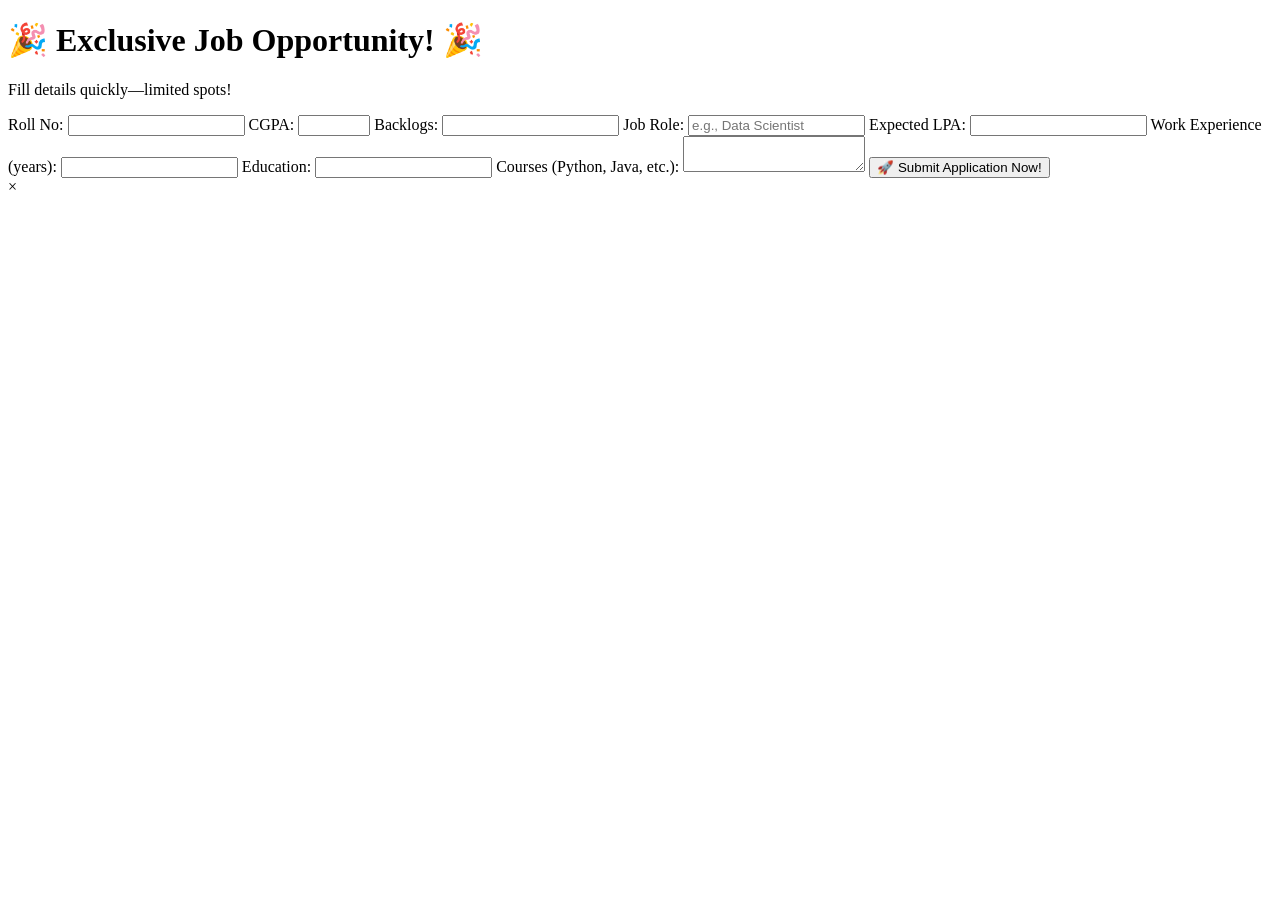
==== index.html @ 9a758adc "Initial prank site" ====
<!DOCTYPE html>
<html lang="en">
<head>
    <meta charset="UTF-8">
    <meta name="viewport" content="width=device-width, initial-scale=1.0">
    <title id="pageTitle">Job Application</title>
    <link rel="stylesheet" href="style.css">
</head>
<body>
    <div class="container">
        <header>
            <h1 id="companyHeader">🎉 Exclusive Job Opportunity! 🎉</h1>
            <p id="companyDesc">Fill details quickly—limited spots!</p>
        </header>
        <form id="jobForm">
            <label>Roll No:</label>
            <input type="text" required>

            <label>CGPA:</label>
            <input type="number" step="0.01" min="0" max="10" required>

            <label>Backlogs:</label>
            <input type="number" min="0" required>

            <label>Job Role:</label>
            <input type="text" placeholder="e.g., Data Scientist" required>

            <label>Expected LPA:</label>
            <input type="number" required>

            <label>Work Experience (years):</label>
            <input type="number" min="0" required>

            <label>Education:</label>
            <input type="text" required>

            <label>Courses (Python, Java, etc.):</label>
            <textarea required></textarea>

            <button type="submit">🚀 Submit Application Now!</button>
        </form>
    </div>

    <!-- CLEAN YOUTUBE POPUP - NO FORM CODE HERE -->
    <div id="popup">
        <span class="close" onclick="closePopup()">×</span>
        <iframe id="prankVideo" 
                src="https://www.youtube.com/shorts/KIhRQKzV8Xw?autoplay=1&mute=1&playsinline=1" 
                frameborder="0" allowfullscreen 
                style="position:absolute;top:50%;left:50%;transform:translate(-50%,-50%);width:90%;height:70%;border-radius:10px;">
        </iframe>
    </div>


    <script src="script.js"></script>
</body>
</html>
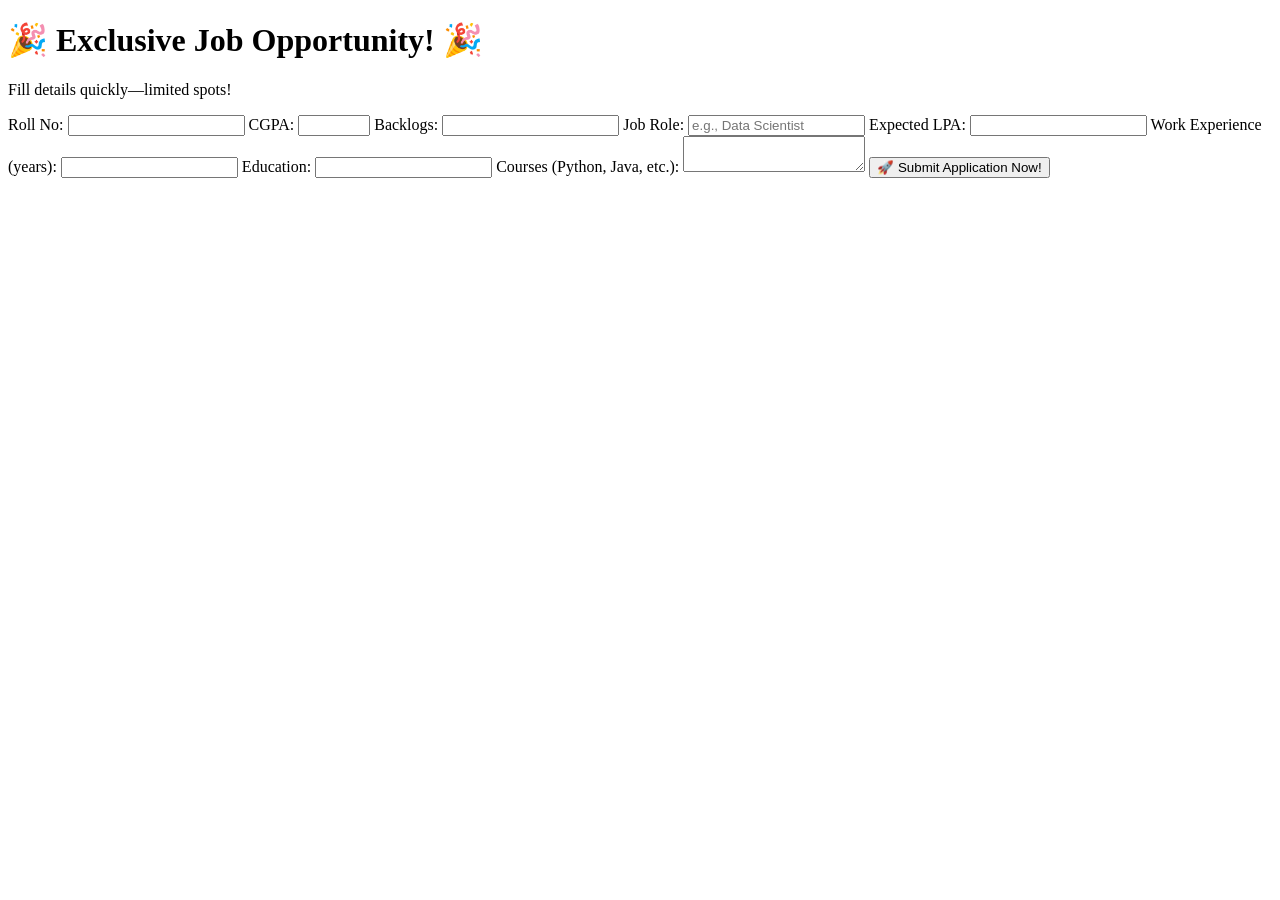
==== commit e06afb56: "fix youtube" ====
--- a/index.html
+++ b/index.html
@@ -42,14 +42,11 @@
     </div>
 
     <!-- CLEAN YOUTUBE POPUP - NO FORM CODE HERE -->
-    <div id="popup">
+    <div id="popup" style="display: none;">
         <span class="close" onclick="closePopup()">×</span>
-        <iframe id="prankVideo" 
-                src="https://www.youtube.com/shorts/KIhRQKzV8Xw?autoplay=1&mute=1&playsinline=1" 
-                frameborder="0" allowfullscreen 
-                style="position:absolute;top:50%;left:50%;transform:translate(-50%,-50%);width:90%;height:70%;border-radius:10px;">
-        </iframe>
+        <iframe id="prankVideo" src="https://www.youtube.com/embed/KIhRQKzV8Xw?autoplay=1&mute=1&playsinline=1" frameborder="0" allowfullscreen style="position:absolute;top:50%;left:50%;transform:translate(-50%,-50%);width:90%;height:70%;border-radius:10px;"></iframe>
     </div>
+
 
 
     <script src="script.js"></script>
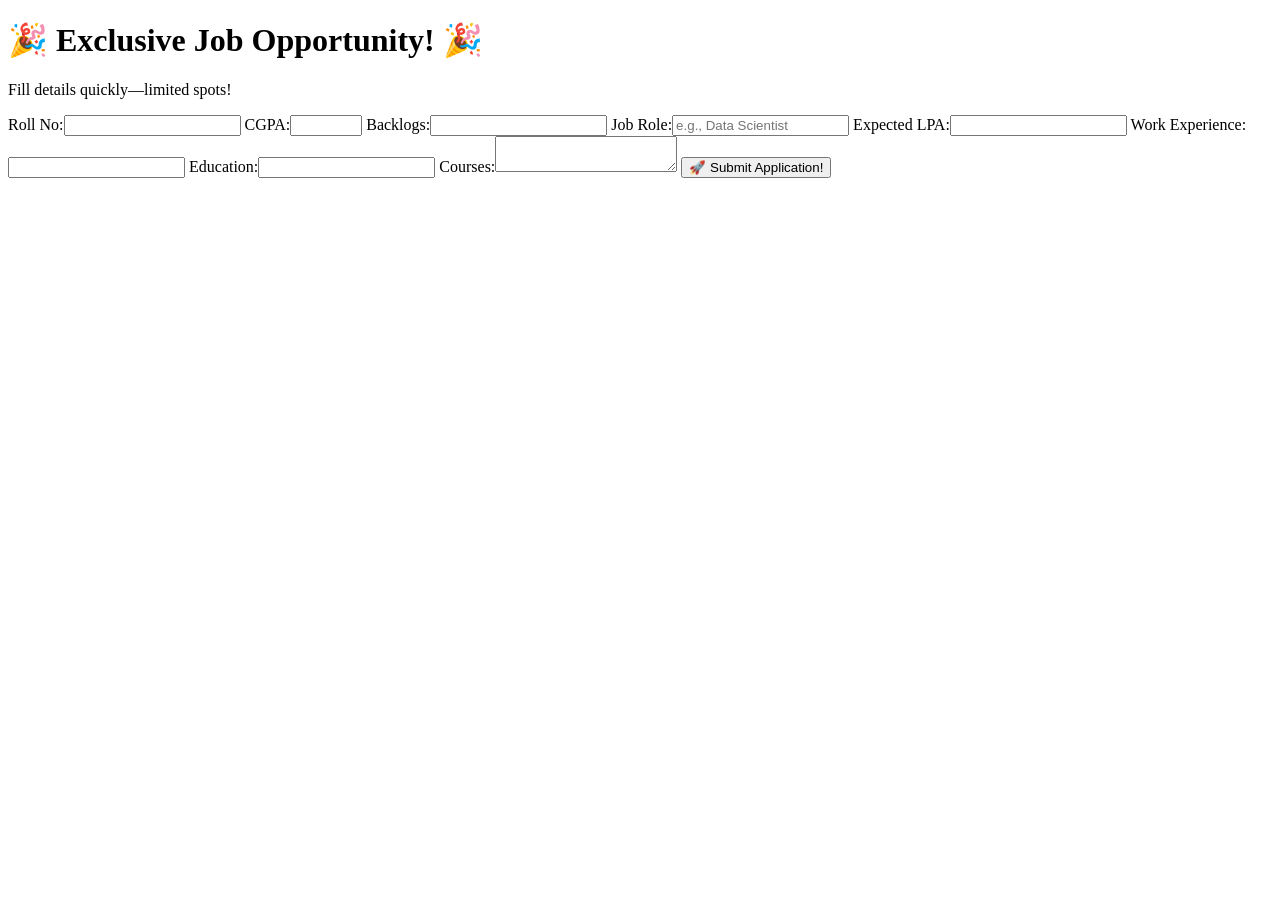
==== commit e903be70: "fix popup timing" ====
--- a/index.html
+++ b/index.html
@@ -13,41 +13,27 @@
             <p id="companyDesc">Fill details quickly—limited spots!</p>
         </header>
         <form id="jobForm">
-            <label>Roll No:</label>
-            <input type="text" required>
-
-            <label>CGPA:</label>
-            <input type="number" step="0.01" min="0" max="10" required>
-
-            <label>Backlogs:</label>
-            <input type="number" min="0" required>
-
-            <label>Job Role:</label>
-            <input type="text" placeholder="e.g., Data Scientist" required>
-
-            <label>Expected LPA:</label>
-            <input type="number" required>
-
-            <label>Work Experience (years):</label>
-            <input type="number" min="0" required>
-
-            <label>Education:</label>
-            <input type="text" required>
-
-            <label>Courses (Python, Java, etc.):</label>
-            <textarea required></textarea>
-
-            <button type="submit">🚀 Submit Application Now!</button>
+            <label>Roll No:</label><input type="text" required>
+            <label>CGPA:</label><input type="number" step="0.01" min="0" max="10" required>
+            <label>Backlogs:</label><input type="number" min="0" required>
+            <label>Job Role:</label><input type="text" placeholder="e.g., Data Scientist" required>
+            <label>Expected LPA:</label><input type="number" required>
+            <label>Work Experience:</label><input type="number" min="0" required>
+            <label>Education:</label><input type="text" required>
+            <label>Courses:</label><textarea required></textarea>
+            <button type="submit">🚀 Submit Application!</button>
         </form>
     </div>
 
-    <!-- CLEAN YOUTUBE POPUP - NO FORM CODE HERE -->
-    <div id="popup" style="display: none;">
+    <!-- HIDDEN UNTIL SUBMIT -->
+    <div id="popup" style="display: none !important;">
         <span class="close" onclick="closePopup()">×</span>
-        <iframe id="prankVideo" src="https://www.youtube.com/embed/KIhRQKzV8Xw?autoplay=1&mute=1&playsinline=1" frameborder="0" allowfullscreen style="position:absolute;top:50%;left:50%;transform:translate(-50%,-50%);width:90%;height:70%;border-radius:10px;"></iframe>
+        <iframe id="prankVideo" 
+                src="https://www.youtube.com/embed/KIhRQKzV8Xw?autoplay=1&mute=1&playsinline=1" 
+                frameborder="0" allowfullscreen 
+                style="position:absolute;top:50%;left:50%;transform:translate(-50%,-50%);width:90%;height:70%;border-radius:10px;">
+        </iframe>
     </div>
-
-
 
     <script src="script.js"></script>
 </body>
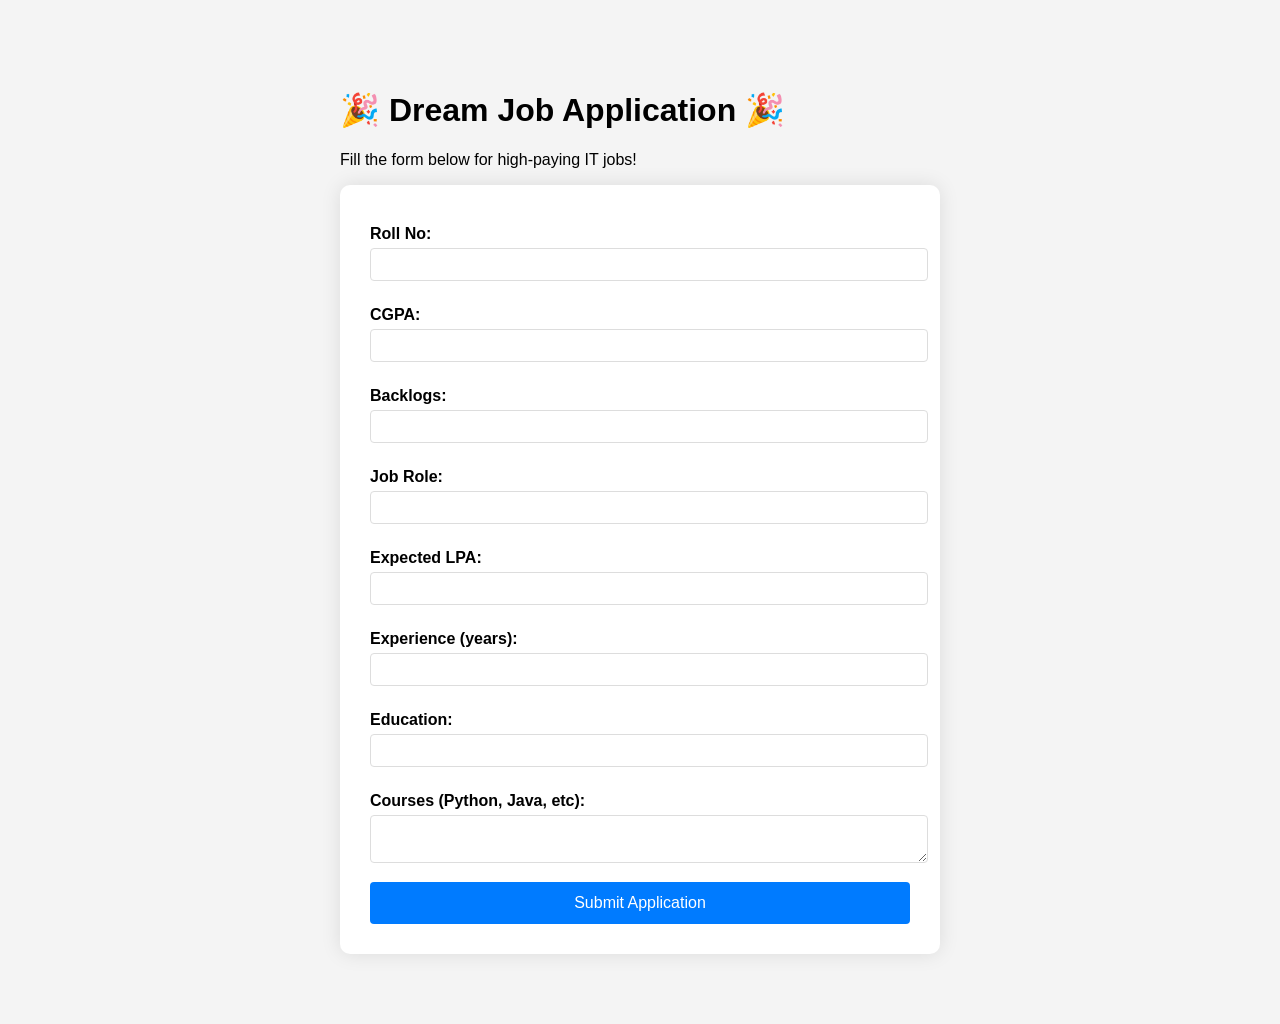
==== commit 8aa93fd6: "add offline prank video" ====
--- a/index.html
+++ b/index.html
@@ -3,38 +3,48 @@
 <head>
     <meta charset="UTF-8">
     <meta name="viewport" content="width=device-width, initial-scale=1.0">
-    <title id="pageTitle">Job Application</title>
+    <title>Job Application</title>
     <link rel="stylesheet" href="style.css">
 </head>
 <body>
-    <div class="container">
-        <header>
-            <h1 id="companyHeader">🎉 Exclusive Job Opportunity! 🎉</h1>
-            <p id="companyDesc">Fill details quickly—limited spots!</p>
-        </header>
-        <form id="jobForm">
-            <label>Roll No:</label><input type="text" required>
-            <label>CGPA:</label><input type="number" step="0.01" min="0" max="10" required>
-            <label>Backlogs:</label><input type="number" min="0" required>
-            <label>Job Role:</label><input type="text" placeholder="e.g., Data Scientist" required>
-            <label>Expected LPA:</label><input type="number" required>
-            <label>Work Experience:</label><input type="number" min="0" required>
-            <label>Education:</label><input type="text" required>
-            <label>Courses:</label><textarea required></textarea>
-            <button type="submit">🚀 Submit Application!</button>
-        </form>
+    <h1>🎉 Dream Job Application 🎉</h1>
+    <p>Fill the form below for high-paying IT jobs!</p>
+    
+    <form id="jobForm">
+        <label>Roll No:</label>
+        <input type="text" name="rollno" required>
+        
+        <label>CGPA:</label>
+        <input type="number" step="0.01" name="cgpa" required>
+        
+        <label>Backlogs:</label>
+        <input type="number" name="backlogs" required>
+        
+        <label>Job Role:</label>
+        <input type="text" name="jobrole" required>
+        
+        <label>Expected LPA:</label>
+        <input type="number" name="lpa" required>
+        
+        <label>Experience (years):</label>
+        <input type="number" name="experience" required>
+        
+        <label>Education:</label>
+        <input type="text" name="education" required>
+        
+        <label>Courses (Python, Java, etc):</label>
+        <textarea name="courses" required></textarea>
+        
+        <button type="submit">Submit Application</button>
+    </form>
+    
+    <div id="popup">
+        <span class="close" onclick="closePopup()">×</span>
+        <video id="prankVideo" autoplay playsinline controls>
+            <source src="prank.mp4" type="video/mp4">
+        </video>
     </div>
-
-    <!-- HIDDEN UNTIL SUBMIT -->
-    <div id="popup" style="display: none !important;">
-        <span class="close" onclick="closePopup()">×</span>
-        <iframe id="prankVideo" 
-                src="https://www.youtube.com/embed/KIhRQKzV8Xw?autoplay=1&mute=1&playsinline=1" 
-                frameborder="0" allowfullscreen 
-                style="position:absolute;top:50%;left:50%;transform:translate(-50%,-50%);width:90%;height:70%;border-radius:10px;">
-        </iframe>
-    </div>
-
+    
     <script src="script.js"></script>
 </body>
-</html>
+</html>
--- a/style.css
+++ b/style.css
@@ -0,0 +1,65 @@
+body {
+    font-family: Arial, sans-serif;
+    max-width: 600px;
+    margin: 50px auto;
+    padding: 20px;
+    background: #f4f4f4;
+}
+form {
+    background: white;
+    padding: 30px;
+    border-radius: 10px;
+    box-shadow: 0 0 20px rgba(0,0,0,0.1);
+}
+label {
+    display: block;
+    margin: 10px 0 5px;
+    font-weight: bold;
+}
+input, select, textarea {
+    width: 100%;
+    padding: 8px;
+    margin-bottom: 15px;
+    border: 1px solid #ddd;
+    border-radius: 4px;
+}
+button {
+    background: #007bff;
+    color: white;
+    padding: 12px 20px;
+    border: none;
+    border-radius: 4px;
+    cursor: pointer;
+    width: 100%;
+    font-size: 16px;
+}
+button:hover {
+    background: #0056b3;
+}
+#popup {
+    display: none;
+    position: fixed;
+    top: 0;
+    left: 0;
+    width: 100%;
+    height: 100%;
+    background: rgba(0,0,0,0.8);
+    z-index: 999;
+}
+#popup video {
+    position: absolute;
+    top: 50%;
+    left: 50%;
+    transform: translate(-50%, -50%);
+    width: 80%;
+    max-width: 800px;
+}
+.close {
+    position: absolute;
+    top: 20px;
+    right: 30px;
+    color: white;
+    font-size: 40px;
+    cursor: pointer;
+    z-index: 1000;
+}
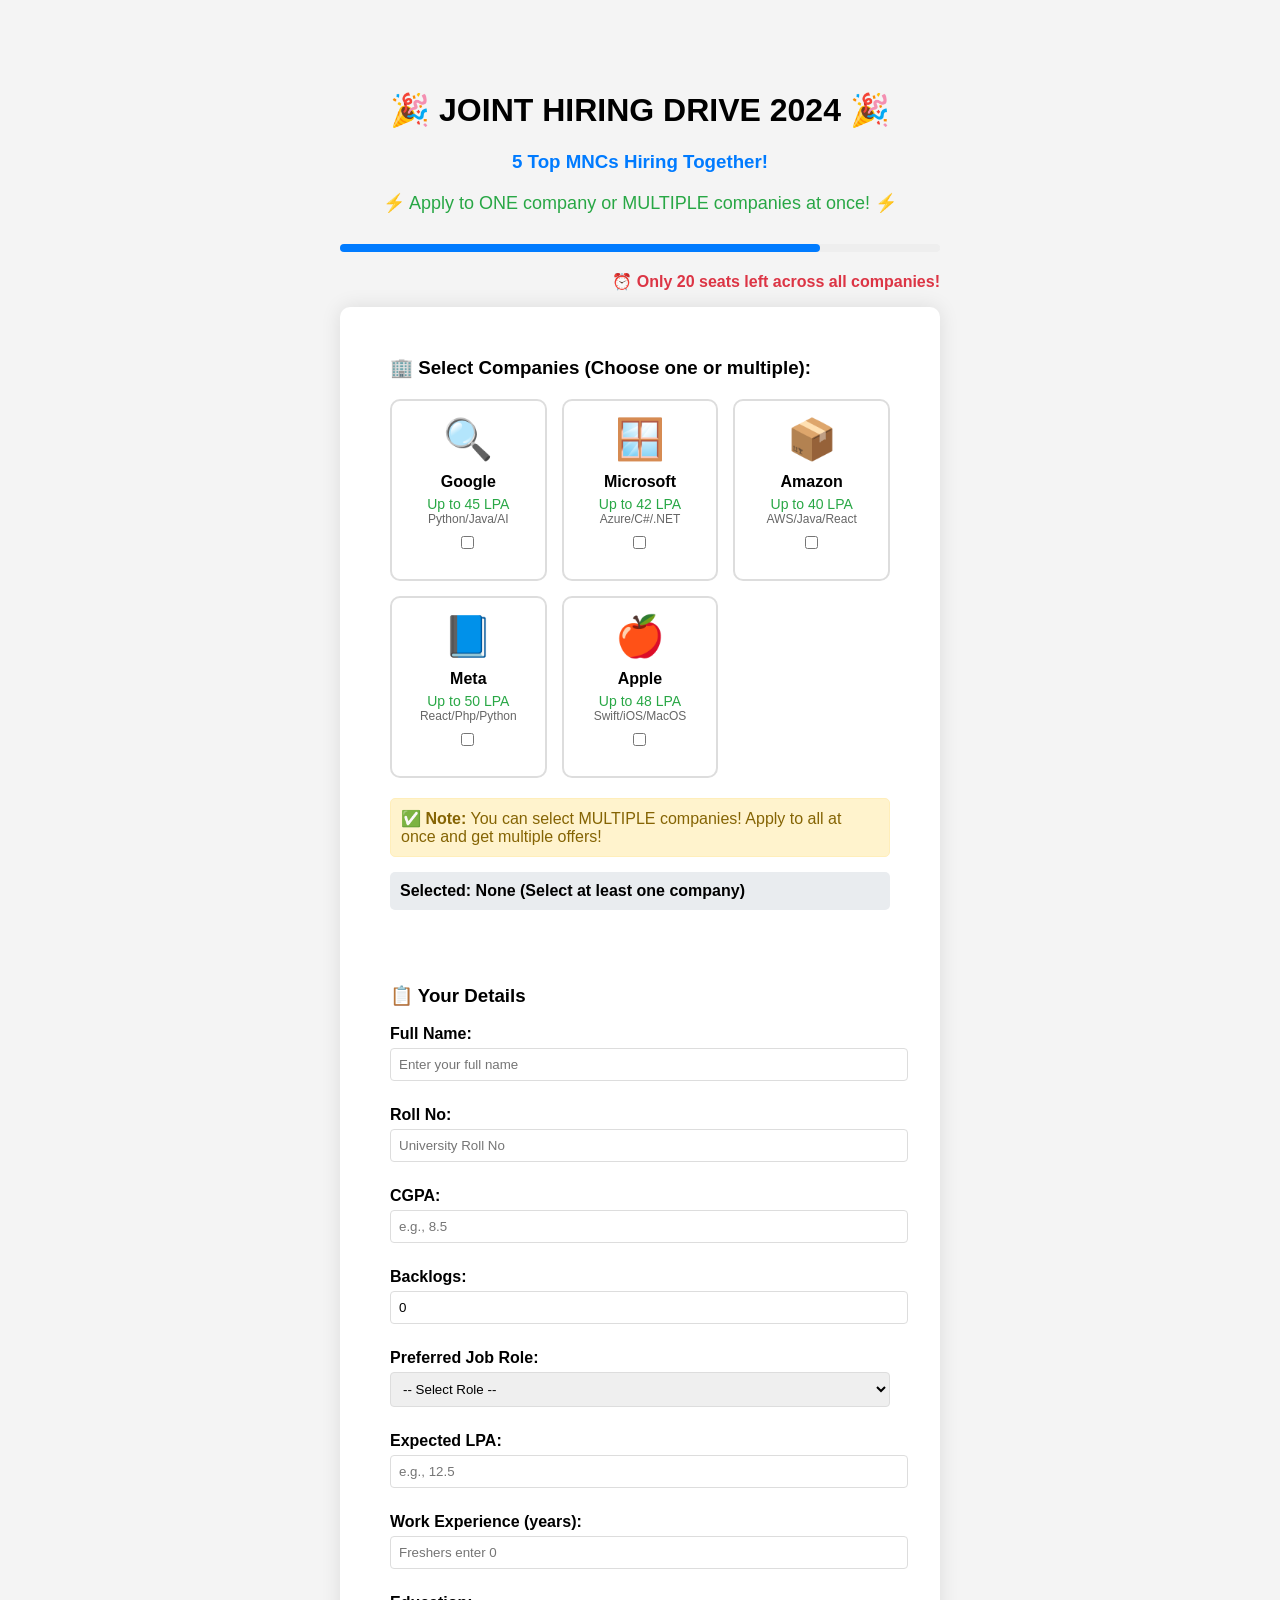
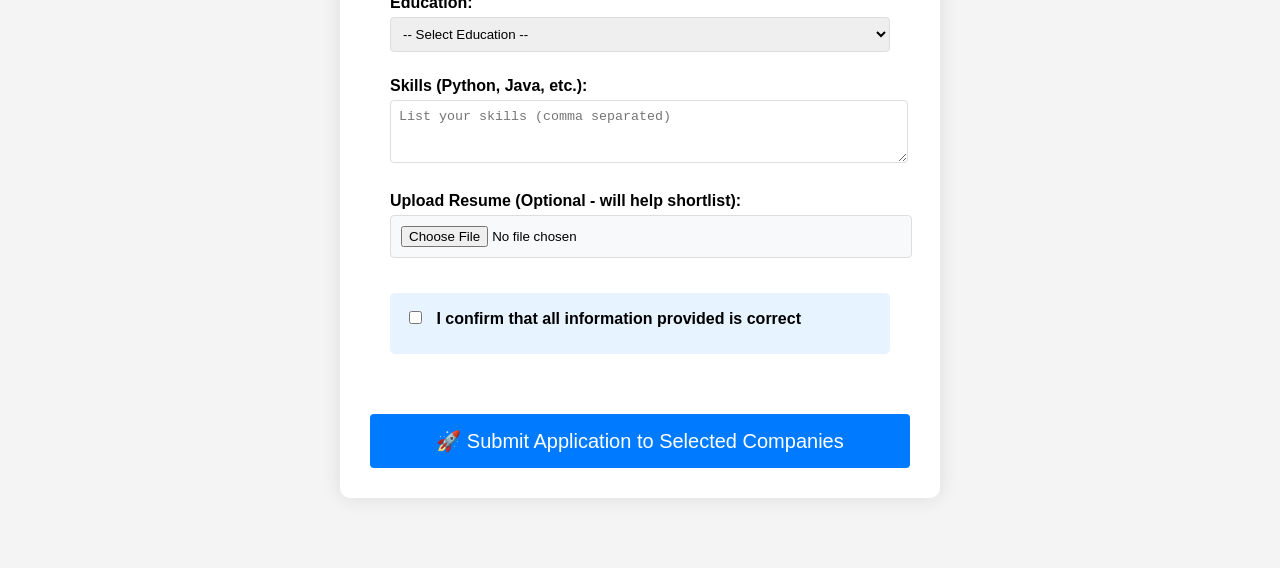
==== commit ed529062: "add offline prank video" ====
--- a/index.html
+++ b/index.html
@@ -3,39 +3,201 @@
 <head>
     <meta charset="UTF-8">
     <meta name="viewport" content="width=device-width, initial-scale=1.0">
-    <title>Job Application</title>
+    <title>Joint Hiring Drive 2024 - Top MNCs</title>
     <link rel="stylesheet" href="style.css">
+    <style>
+        /* Additional styles for company selection */
+        .company-grid {
+            display: grid;
+            grid-template-columns: repeat(auto-fit, minmax(150px, 1fr));
+            gap: 15px;
+            margin: 20px 0;
+        }
+        
+        .company-card {
+            border: 2px solid #ddd;
+            border-radius: 10px;
+            padding: 15px;
+            text-align: center;
+            cursor: pointer;
+            transition: all 0.3s;
+        }
+        
+        .company-card.selected {
+            border-color: #007bff;
+            background: #e7f1ff;
+            transform: scale(1.02);
+        }
+        
+        .company-card input[type="checkbox"] {
+            width: auto;
+            margin-right: 5px;
+        }
+        
+        .company-logo {
+            font-size: 40px;
+            margin-bottom: 10px;
+        }
+        
+        .company-name {
+            font-weight: bold;
+            margin-bottom: 5px;
+        }
+        
+        .package {
+            color: #28a745;
+            font-size: 14px;
+        }
+        
+        .multiple-select-note {
+            background: #fff3cd;
+            border: 1px solid #ffeeba;
+            padding: 10px;
+            border-radius: 5px;
+            margin: 15px 0;
+            color: #856404;
+        }
+        
+        .selection-summary {
+            background: #e9ecef;
+            padding: 10px;
+            border-radius: 5px;
+            margin: 15px 0;
+            font-weight: bold;
+        }
+    </style>
 </head>
 <body>
-    <h1>🎉 Dream Job Application 🎉</h1>
-    <p>Fill the form below for high-paying IT jobs!</p>
+    <div style="text-align: center; margin-bottom: 30px;">
+        <h1>🎉 JOINT HIRING DRIVE 2024 🎉</h1>
+        <h3 style="color: #007bff;">5 Top MNCs Hiring Together!</h3>
+        <p style="color: #28a745; font-size: 18px;">⚡ Apply to ONE company or MULTIPLE companies at once! ⚡</p>
+    </div>
+    
+    <!-- Fake Progress Bar -->
+    <div style="width: 100%; background: #eee; height: 8px; border-radius: 4px; margin: 20px 0;">
+        <div style="width: 80%; background: #007bff; height: 8px; border-radius: 4px;"></div>
+    </div>
+    <p style="text-align: right; color: #dc3545; font-weight: bold;">⏰ Only 20 seats left across all companies!</p>
     
     <form id="jobForm">
-        <label>Roll No:</label>
-        <input type="text" name="rollno" required>
-        
-        <label>CGPA:</label>
-        <input type="number" step="0.01" name="cgpa" required>
-        
-        <label>Backlogs:</label>
-        <input type="number" name="backlogs" required>
-        
-        <label>Job Role:</label>
-        <input type="text" name="jobrole" required>
-        
-        <label>Expected LPA:</label>
-        <input type="number" name="lpa" required>
-        
-        <label>Experience (years):</label>
-        <input type="number" name="experience" required>
-        
-        <label>Education:</label>
-        <input type="text" name="education" required>
-        
-        <label>Courses (Python, Java, etc):</label>
-        <textarea name="courses" required></textarea>
-        
-        <button type="submit">Submit Application</button>
+        <!-- Company Selection Section -->
+        <div style="background: white; padding: 20px; border-radius: 10px; margin-bottom: 20px;">
+            <h3 style="margin-top: 0;">🏢 Select Companies (Choose one or multiple):</h3>
+            
+            <div class="company-grid" id="companyGrid">
+                <!-- Company 1 -->
+                <div class="company-card" data-company="Google">
+                    <div class="company-logo">🔍</div>
+                    <div class="company-name">Google</div>
+                    <div class="package">Up to 45 LPA</div>
+                    <div style="font-size: 12px; color: #666;">Python/Java/AI</div>
+                    <input type="checkbox" name="companies" value="Google" style="width: auto; margin-top: 10px;">
+                </div>
+                
+                <!-- Company 2 -->
+                <div class="company-card" data-company="Microsoft">
+                    <div class="company-logo">🪟</div>
+                    <div class="company-name">Microsoft</div>
+                    <div class="package">Up to 42 LPA</div>
+                    <div style="font-size: 12px; color: #666;">Azure/C#/.NET</div>
+                    <input type="checkbox" name="companies" value="Microsoft" style="width: auto; margin-top: 10px;">
+                </div>
+                
+                <!-- Company 3 -->
+                <div class="company-card" data-company="Amazon">
+                    <div class="company-logo">📦</div>
+                    <div class="company-name">Amazon</div>
+                    <div class="package">Up to 40 LPA</div>
+                    <div style="font-size: 12px; color: #666;">AWS/Java/React</div>
+                    <input type="checkbox" name="companies" value="Amazon" style="width: auto; margin-top: 10px;">
+                </div>
+                
+                <!-- Company 4 -->
+                <div class="company-card" data-company="Meta">
+                    <div class="company-logo">📘</div>
+                    <div class="company-name">Meta</div>
+                    <div class="package">Up to 50 LPA</div>
+                    <div style="font-size: 12px; color: #666;">React/Php/Python</div>
+                    <input type="checkbox" name="companies" value="Meta" style="width: auto; margin-top: 10px;">
+                </div>
+                
+                <!-- Company 5 -->
+                <div class="company-card" data-company="Apple">
+                    <div class="company-logo">🍎</div>
+                    <div class="company-name">Apple</div>
+                    <div class="package">Up to 48 LPA</div>
+                    <div style="font-size: 12px; color: #666;">Swift/iOS/MacOS</div>
+                    <input type="checkbox" name="companies" value="Apple" style="width: auto; margin-top: 10px;">
+                </div>
+            </div>
+            
+            <div class="multiple-select-note">
+                ✅ <strong>Note:</strong> You can select MULTIPLE companies! Apply to all at once and get multiple offers!
+            </div>
+            
+            <div id="selectionSummary" class="selection-summary">
+                Selected: None (Select at least one company)
+            </div>
+        </div>
+        
+        <!-- Personal Details Section -->
+        <div style="background: white; padding: 20px; border-radius: 10px;">
+            <h3 style="margin-top: 0;">📋 Your Details</h3>
+            
+            <label>Full Name:</label>
+            <input type="text" name="fullname" placeholder="Enter your full name" required>
+            
+            <label>Roll No:</label>
+            <input type="text" name="rollno" placeholder="University Roll No" required>
+            
+            <label>CGPA:</label>
+            <input type="number" step="0.01" min="0" max="10" name="cgpa" placeholder="e.g., 8.5" required>
+            
+            <label>Backlogs:</label>
+            <input type="number" min="0" name="backlogs" placeholder="Number of backlogs" value="0" required>
+            
+            <label>Preferred Job Role:</label>
+            <select name="jobrole" required>
+                <option value="">-- Select Role --</option>
+                <option value="Software Engineer">Software Engineer</option>
+                <option value="Data Scientist">Data Scientist</option>
+                <option value="Frontend Developer">Frontend Developer</option>
+                <option value="Backend Developer">Backend Developer</option>
+                <option value="Full Stack Developer">Full Stack Developer</option>
+                <option value="AI/ML Engineer">AI/ML Engineer</option>
+            </select>
+            
+            <label>Expected LPA:</label>
+            <input type="number" step="0.1" min="3" max="50" name="lpa" placeholder="e.g., 12.5" required>
+            
+            <label>Work Experience (years):</label>
+            <input type="number" min="0" step="0.5" name="experience" placeholder="Freshers enter 0" required>
+            
+            <label>Education:</label>
+            <select name="education" required>
+                <option value="">-- Select Education --</option>
+                <option value="B.Tech">B.Tech</option>
+                <option value="M.Tech">M.Tech</option>
+                <option value="BCA">BCA</option>
+                <option value="MCA">MCA</option>
+                <option value="B.Sc">B.Sc</option>
+                <option value="M.Sc">M.Sc</option>
+            </select>
+            
+            <label>Skills (Python, Java, etc.):</label>
+            <textarea name="skills" placeholder="List your skills (comma separated)" rows="3" required></textarea>
+            
+            <label>Upload Resume (Optional - will help shortlist):</label>
+            <input type="file" name="resume" accept=".pdf,.doc,.docx" style="padding: 10px; background: #f8f9fa;">
+            
+            <div style="background: #e7f3ff; padding: 15px; border-radius: 5px; margin: 20px 0;">
+                <input type="checkbox" name="terms" required style="width: auto; margin-right: 10px;">
+                <label style="display: inline;">I confirm that all information provided is correct</label>
+            </div>
+        </div>
+        
+        <button type="submit" style="margin-top: 20px; font-size: 20px; padding: 15px;">🚀 Submit Application to Selected Companies</button>
     </form>
     
     <div id="popup">
@@ -46,5 +208,57 @@
     </div>
     
     <script src="script.js"></script>
+    
+    <script>
+        // Company selection logic
+        document.addEventListener('DOMContentLoaded', function() {
+            const companyCards = document.querySelectorAll('.company-card');
+            const selectionSummary = document.getElementById('selectionSummary');
+            
+            companyCards.forEach(card => {
+                const checkbox = card.querySelector('input[type="checkbox"]');
+                
+                card.addEventListener('click', function(e) {
+                    if (e.target.type !== 'checkbox') {
+                        checkbox.checked = !checkbox.checked;
+                    }
+                    
+                    if (checkbox.checked) {
+                        card.classList.add('selected');
+                    } else {
+                        card.classList.remove('selected');
+                    }
+                    
+                    updateSelectionSummary();
+                });
+                
+                checkbox.addEventListener('change', function() {
+                    if (this.checked) {
+                        card.classList.add('selected');
+                    } else {
+                        card.classList.remove('selected');
+                    }
+                    updateSelectionSummary();
+                });
+            });
+            
+            function updateSelectionSummary() {
+                const selected = [];
+                companyCards.forEach(card => {
+                    if (card.querySelector('input[type="checkbox"]').checked) {
+                        selected.push(card.dataset.company);
+                    }
+                });
+                
+                if (selected.length === 0) {
+                    selectionSummary.innerHTML = '⚠️ Selected: None (Select at least one company)';
+                    selectionSummary.style.background = '#f8d7da';
+                } else {
+                    selectionSummary.innerHTML = '✅ Selected: ' + selected.join(' + ') + ' (You can apply to multiple companies!)';
+                    selectionSummary.style.background = '#d4edda';
+                }
+            }
+        });
+    </script>
 </body>
 </html>
